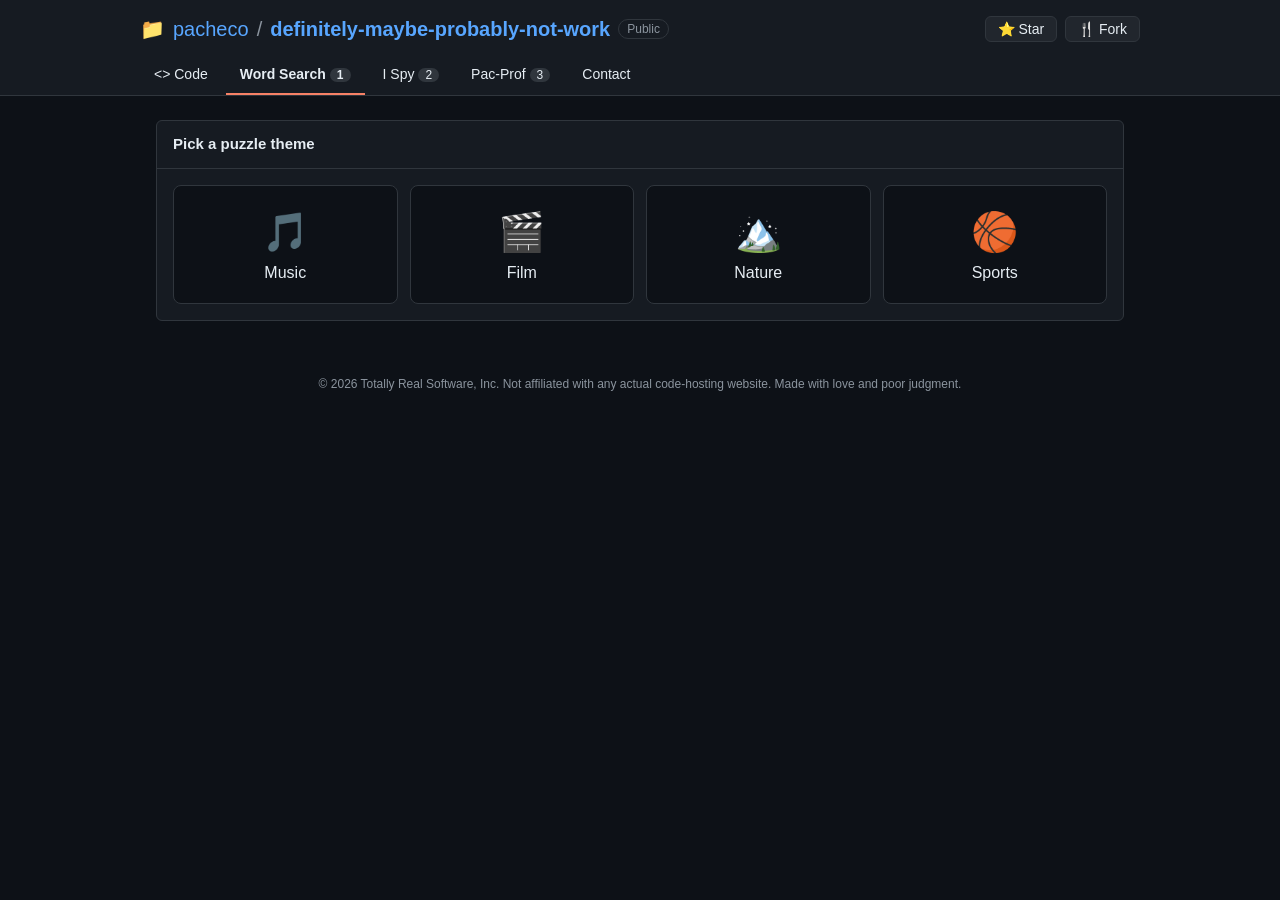
==== wordsearch.html @ 50c4b8c0 "Add definitely-maybe-probably-not-work: word search, I Spy, Pac-Prof Co-Authored-By: Claude Sonnet 5" ====
<!doctype html>
<html lang="en"><head><meta charset="utf-8"><meta name="viewport" content="width=device-width,initial-scale=1">
<title>Word Search</title><link rel="stylesheet" href="style.css"></head>
<body>
<main>
  <div class="box" id="picker">
    <h3>Pick a puzzle theme</h3>
    <div class="body">
      <div class="themes">
        <button class="theme" data-t="music"><span class="big">🎵</span>Music</button>
        <button class="theme" data-t="film"><span class="big">🎬</span>Film</button>
        <button class="theme" data-t="nature"><span class="big">🏔️</span>Nature</button>
        <button class="theme" data-t="sports"><span class="big">🏀</span>Sports</button>
      </div>
    </div>
  </div>
  <div class="box" id="game" hidden>
    <h3><span id="title"></span></h3>
    <div class="body">
      <p class="muted small" style="text-align:center">Click the first letter, then the last letter of a word. Words can go any direction, even backwards.</p>
      <div class="words" id="words"></div>
      <div class="toast" id="toast" style="text-align:center"></div>
      <div class="ws" id="grid"></div>
      <p style="text-align:center;margin-top:16px"><button class="btn" id="back">Change theme</button></p>
    </div>
  </div>
</main>
<script src="common.js"></script>
<script>
const N = 10;
// One fixed puzzle per theme. Film = surnames of women and queer actors (placeholders: edit freely).
const THEMES = {
 "music": {
  "name": "Music",
  "words": ["POSTROCK","JAZZ","REGGAETON","METAL","DISCO","POPPUNK","YACHTROCK","HIPHOP"],
  "grid": ["OSMUBBYXMS","RUEPOPPUNK","HGTWGEOBSB","IYACHTROCK","PSLGOCSIDZ","HPBFXFXXZZ","OQKQXNPOFA","PKCORTSOPJ","REGGAETONL","KDPCSXHVRU"]
 },
 "film": {
  "name": "Film",
  "words": [
   "STREEP",
   "YEOH",
   "BLANCHETT",
   "DAVIS",
   "MCKELLEN",
   "CUMMING",
   "THERON",
   "ROBERTS"
  ],
  "grid": [
   "CAITBWMCYP",
   "ODFTYRSOTH",
   "IACEETTRHO",
   "MVUHAOROEE",
   "GIMCNGEBRY",
   "FSMNAQEEOR",
   "VWIAPCPRNI",
   "GRNLECJTPS",
   "NMGBOQPSMK",
   "KNELLEKCMF"
  ]
 },
 "nature": {
  "name": "Nature",
  "words": [
   "CANYON",
   "MESA",
   "VALLEY",
   "PLATEAU",
   "DELTA",
   "DUNE",
   "GLACIER",
   "FJORD"
  ],
  "grid": [
   "MWEJBYCGNN",
   "MDASEMKCXF",
   "FUAETALPPB",
   "JCANYONPLQ",
   "OAJDCADJZE",
   "RVVALLEYPI",
   "DATLEDMOAU",
   "SDUNETPOFW",
   "REICALGNBY",
   "EBGAAEJHQU"
  ]
 },
 "sports": {
  "name": "Sports",
  "words": [
   "BALL"
  ],
  "grid": [
   "BBBLAAALAL",
   "LBABBLBLLL",
   "LAALABAAAL",
   "AALBAABLAL",
   "AAALBABALB",
   "ABABAABALA",
   "LALLAAAALA",
   "BBBBBALBAB",
   "LAABALALLA",
   "AALAALBBLB"
  ]
 }
};
const DIRS = [[0,1],[1,0],[1,1],[-1,1],[0,-1],[-1,0],[-1,-1],[1,-1]];

let theme, puzzle, found, first;
const $ = id => document.getElementById(id);
const toast = (m) => $('toast').textContent = m;

function start(t){
  theme=t; puzzle = {grid: THEMES[t].grid.map(r=>r.split('')), words: THEMES[t].words};
  found=new Set(); first=null;
  $('picker').hidden=true; $('game').hidden=false;
  $('title').textContent = THEMES[t].name + ' word search';
  toast(t==='sports' ? 'Find the word BALL. It appears exactly once. Good luck.' : '');
  $('grid').classList.remove('win');
  $('words').innerHTML = puzzle.words.slice().sort().map(w=>`<span data-w="${w}">${w}</span>`).join('');
  const grid=$('grid'); grid.innerHTML='';
  for(let r=0;r<N;r++)for(let c=0;c<N;c++){
    const d=document.createElement('div'); d.className='c'; d.textContent=puzzle.grid[r][c]; d.dataset.r=r; d.dataset.c=c;
    d.onclick=()=>pick(r,c); grid.appendChild(d);
  }
}
const cell=(r,c)=>$('grid').children[r*N+c];
function pick(r,c){
  if(!first){ first=[r,c]; cell(r,c).classList.add('sel'); return; }
  const [r0,c0]=first; cell(r0,c0).classList.remove('sel'); first=null;
  const dr=r-r0, dc=c-c0;
  if(!(dr===0||dc===0||Math.abs(dr)===Math.abs(dc))||(dr===0&&dc===0)){ toast('That is not a straight line. Geometry strikes again.'); return; }
  const len=Math.max(Math.abs(dr),Math.abs(dc))+1, sr=Math.sign(dr), sc=Math.sign(dc);
  const cells=[]; let s='';
  for(let i=0;i<len;i++){const rr=r0+sr*i,cc=c0+sc*i; cells.push([rr,cc]); s+=puzzle.grid[rr][cc];}
  const rev=[...s].reverse().join('');
  const w=puzzle.words.find(w=>!found.has(w)&&(w===s||w===rev));
  if(!w){ toast('Nope.'); return; }
  found.add(w); cells.forEach(([a,b])=>cell(a,b).classList.add('found'));
  document.querySelector(`[data-w="${w}"]`).classList.add('done');
  if(found.size===puzzle.words.length){
    $('grid').classList.add('win');
    toast(theme==='sports' ? 'You found the ball. Truly the pinnacle of athletics. 🏆' : 'All words found! You may now return to your responsibilities. 🎉');
  } else toast('Found ' + w + '!');
}
document.querySelectorAll('.theme').forEach(b=>b.onclick=()=>start(b.dataset.t));
$('back').onclick=()=>{$('game').hidden=true;$('picker').hidden=false;};
</script>
</body></html>
---- style.css ----
:root{--bg:#0d1117;--panel:#161b22;--line:#30363d;--text:#e6edf3;--muted:#8b949e;--green:#238636;--green2:#2ea043;--blue:#58a6ff;--yellow:#e3b341;--red:#f85149}
*{box-sizing:border-box}
body{margin:0;background:var(--bg);color:var(--text);font:16px/1.5 -apple-system,"Segoe UI",Helvetica,Arial,sans-serif}
a{color:var(--blue);text-decoration:none}a:hover{text-decoration:underline}
.top{background:var(--panel);border-bottom:1px solid var(--line);padding:14px 16px 0}
.crumb{display:flex;flex-wrap:wrap;align-items:center;gap:8px;font-size:20px;max-width:1000px;margin:0 auto}
.crumb .badge{border:1px solid var(--line);border-radius:999px;font-size:12px;padding:0 8px;color:var(--muted)}
.crumb .spacer{flex:1}
.btn{background:#21262d;border:1px solid var(--line);color:var(--text);border-radius:6px;padding:4px 12px;font-size:14px;cursor:pointer;font-family:inherit}
.btn:hover{background:#30363d}
.btn.green{background:var(--green);border-color:#2ea04366}.btn.green:hover{background:var(--green2)}
.tabs{display:flex;gap:4px;max-width:1000px;margin:12px auto 0;overflow-x:auto}
.tabs a{color:var(--text);padding:8px 14px;border-bottom:2px solid transparent;white-space:nowrap;font-size:14px}
.tabs a:hover{background:#21262d;text-decoration:none;border-radius:6px 6px 0 0}
.tabs a.on{border-bottom-color:#f78166;font-weight:600}
.tabs .count{background:#30363d;border-radius:999px;padding:0 7px;font-size:12px;margin-left:4px}
main{max-width:1000px;margin:24px auto;padding:0 16px}
.box{background:var(--panel);border:1px solid var(--line);border-radius:6px;margin-bottom:20px}
.box h2,.box h3{margin:0;padding:12px 16px;border-bottom:1px solid var(--line);font-size:15px}
.box .body{padding:16px}
.row{display:flex;gap:12px;padding:10px 16px;border-bottom:1px solid var(--line);font-size:14px;align-items:center}
.row:last-child{border-bottom:0}.row .msg{color:var(--muted);flex:1}.row .when{color:var(--muted);white-space:nowrap}
.themes{display:grid;grid-template-columns:repeat(auto-fit,minmax(190px,1fr));gap:12px}
.theme{background:#0d1117;border:1px solid var(--line);border-radius:8px;padding:18px;text-align:center;cursor:pointer;color:var(--text);font:inherit}
.theme:hover{border-color:var(--blue)}.theme .big{font-size:38px;display:block}
.muted{color:var(--muted)}.small{font-size:13px}
footer{text-align:center;color:var(--muted);font-size:12px;padding:30px 0}
.toast{min-height:26px;color:var(--yellow);font-size:14px;margin:6px 0}
/* word search */
.ws{display:grid;grid-template-columns:repeat(10,1fr);gap:3px;max-width:460px;margin:0 auto;user-select:none}
.ws .c{aspect-ratio:1;display:flex;align-items:center;justify-content:center;background:#0d1117;border:1px solid var(--line);border-radius:4px;font-weight:700;font-family:ui-monospace,Consolas,monospace;cursor:pointer;font-size:clamp(14px,4.2vw,22px)}
.ws .c:hover{border-color:var(--blue)}
.ws .c.sel{background:#1f6feb;border-color:var(--blue)}
.ws .c.found{background:var(--green);border-color:var(--green2)}
.ws.win .c.found{animation:pop .6s}
@keyframes pop{50%{transform:scale(1.2)}}
.words{display:flex;flex-wrap:wrap;gap:8px;justify-content:center;margin:14px 0}
.words span{border:1px solid var(--line);border-radius:999px;padding:2px 12px;font-size:14px;background:#0d1117}
.words span.done{text-decoration:line-through;color:var(--muted);border-color:var(--green2)}
/* ispy */
.scene{position:relative;width:100%;max-width:900px;aspect-ratio:3/2;margin:0 auto;border:1px solid var(--line);border-radius:8px;overflow:hidden;background:linear-gradient(#2d333b 0 62%,#6e4b2a 62%);container-type:inline-size}
.scene .it{position:absolute;transform:translate(-50%,-50%);font-size:5.5cqw;line-height:1;background:none;border:0;padding:0;cursor:pointer;border-radius:50%}
.scene .it.sm{font-size:3.2cqw}.scene .it.decoy{cursor:default;filter:saturate(.8)}
.scene .it.hit{outline:3px solid var(--yellow);outline-offset:3px;background:#e3b34133;animation:pop .5s}
.scene .bg{position:absolute;inset:0;width:100%;height:100%;object-fit:cover;display:none}
/* pac */
#pac{display:block;margin:0 auto;max-width:100%;background:#000;border:2px solid #1f6feb;border-radius:8px}
.hud{display:flex;justify-content:space-between;max-width:600px;margin:0 auto 8px;font-family:ui-monospace,Consolas,monospace;font-size:14px}
.dpad{display:grid;grid-template-columns:repeat(3,64px);gap:6px;justify-content:center;margin-top:12px}
.dpad button{height:52px;font-size:22px}
/* i spy: black Sharpie bar when an item is found (wobbly on purpose) */
.words.marker span{position:relative}
.words.marker span.done{text-decoration:none;color:var(--muted);border-color:var(--line)}
.words.marker span.done::after{content:"";position:absolute;left:-8px;width:calc(100% + 18px);top:50%;height:11px;margin-top:-6px;background:#000;box-shadow:0 0 0 1px #3a3a3a;pointer-events:none;transform-origin:left center;
 clip-path:polygon(0 30%,6% 8%,22% 18%,45% 4%,70% 14%,92% 2%,100% 28%,97% 62%,100% 90%,78% 100%,52% 88%,30% 98%,10% 90%,2% 100%,0 70%);
 transform:rotate(-2deg);animation:sharpie .28s ease-out both}
.words.marker span.done:nth-child(2n)::after{transform:rotate(1.5deg) translateY(1px);height:10px}
.words.marker span.done:nth-child(3n)::after{transform:rotate(-3.2deg) translateY(-1px);height:12px}
.words.marker span.done:nth-child(5n)::after{transform:rotate(2.6deg)}
@keyframes sharpie{from{width:0}}
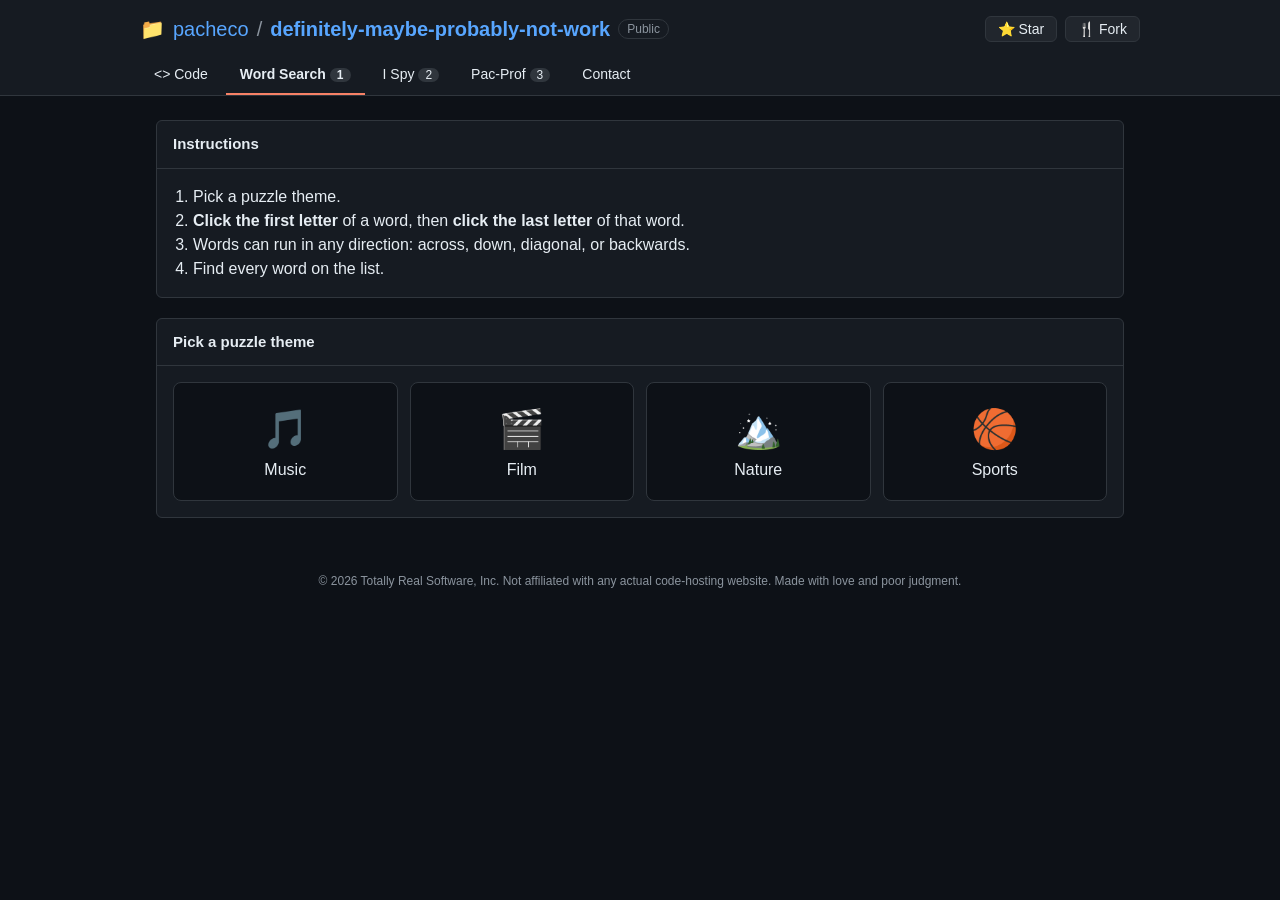
==== commit d8a059ab: "Add instructions to word search Co-Authored-By: Claude Sonnet 5.5 <noreply@anthropic.com>" ====
--- a/wordsearch.html
+++ b/wordsearch.html
@@ -3,6 +3,17 @@
 <title>Word Search</title><link rel="stylesheet" href="style.css"></head>
 <body>
 <main>
+  <div class="box">
+    <h3>Instructions</h3>
+    <div class="body">
+      <ol style="margin:0;padding-left:20px">
+        <li>Pick a puzzle theme.</li>
+        <li><b>Click the first letter</b> of a word, then <b>click the last letter</b> of that word.</li>
+        <li>Words can run in any direction: across, down, diagonal, or backwards.</li>
+        <li>Find every word on the list.</li>
+      </ol>
+    </div>
+  </div>
   <div class="box" id="picker">
     <h3>Pick a puzzle theme</h3>
     <div class="body">
